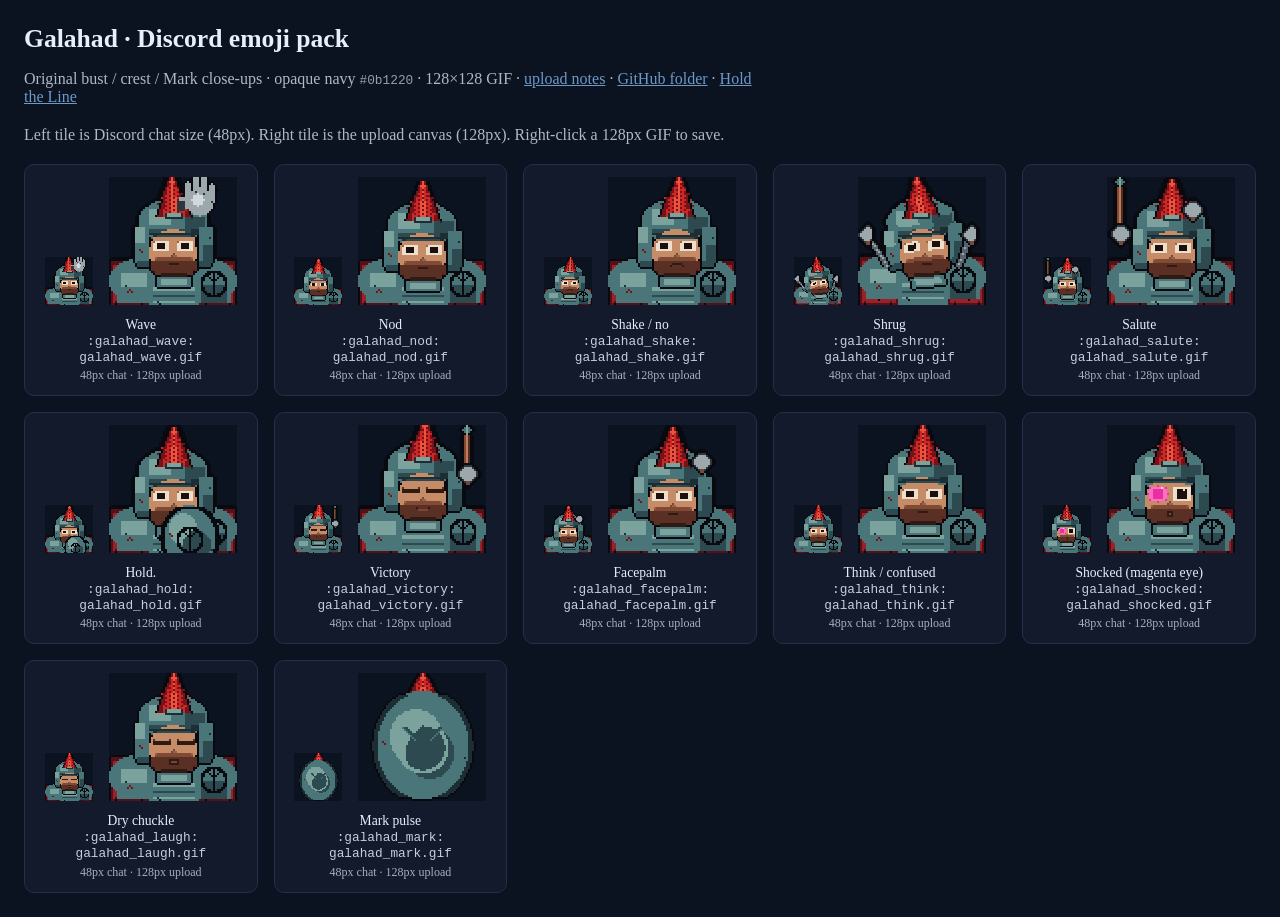
==== assets/discord-emojis/index.html @ 7b66ac88 "Add original Galahad Discord animated emoji pack. Bust/crest/Mark close-ups authored at 64x64 and ne" ====
<!DOCTYPE html>
<html lang="en">
<head>
  <meta charset="utf-8" />
  <meta name="viewport" content="width=device-width, initial-scale=1" />
  <title>Galahad Discord emojis</title>
  <style>
    :root { color-scheme: dark; }
    body {
      margin: 0;
      font-family: Georgia, "Times New Roman", serif;
      background: #0b1220;
      color: #e8eefc;
      padding: 1.5rem;
    }
    h1 { font-size: 1.6rem; margin: 0 0 0.25rem; }
    h2 { font-size: 1.15rem; margin: 1.75rem 0 0.75rem; }
    .sub { opacity: 0.75; margin-bottom: 1.25rem; max-width: 46rem; }
    .grid {
      display: grid;
      grid-template-columns: repeat(auto-fill, minmax(200px, 1fr));
      gap: 1rem;
    }
    figure {
      margin: 0;
      background: #121a2b;
      border: 1px solid #243049;
      border-radius: 10px;
      padding: 0.75rem;
      text-align: center;
    }
    .views {
      display: flex;
      align-items: flex-end;
      justify-content: center;
      gap: 1rem;
      min-height: 128px;
    }
    img { image-rendering: pixelated; image-rendering: crisp-edges; }
    .chat { width: 48px; height: 48px; }
    .full { width: 128px; height: 128px; }
    figcaption { margin-top: 0.5rem; font-size: 0.85rem; }
    .sizes { font-size: 0.75rem; opacity: 0.7; margin-top: 0.2rem; }
    a { color: #8ec7ff; }
    code { font-size: 0.8rem; opacity: 0.85; }
  </style>
</head>
<body>
  <h1>Galahad · Discord emoji pack</h1>
  <p class="sub">
    Original bust / crest / Mark close-ups · opaque navy <code>#0b1220</code> · 128×128 GIF ·
    <a href="README.md">upload notes</a> ·
    <a href="https://github.com/Animayer/Galahad/tree/main/assets/discord-emojis">GitHub folder</a> ·
    <a href="../../">Hold the Line</a>
  </p>
  <p class="sub">Left tile is Discord chat size (48px). Right tile is the upload canvas (128px). Right-click a 128px GIF to save.</p>
  <div class="grid" id="grid"></div>
  <script>
    const beats = [
      ["galahad_wave.gif", "Wave", ":galahad_wave:"],
      ["galahad_nod.gif", "Nod", ":galahad_nod:"],
      ["galahad_shake.gif", "Shake / no", ":galahad_shake:"],
      ["galahad_shrug.gif", "Shrug", ":galahad_shrug:"],
      ["galahad_salute.gif", "Salute", ":galahad_salute:"],
      ["galahad_hold.gif", "Hold.", ":galahad_hold:"],
      ["galahad_victory.gif", "Victory", ":galahad_victory:"],
      ["galahad_facepalm.gif", "Facepalm", ":galahad_facepalm:"],
      ["galahad_think.gif", "Think / confused", ":galahad_think:"],
      ["galahad_shocked.gif", "Shocked (magenta eye)", ":galahad_shocked:"],
      ["galahad_laugh.gif", "Dry chuckle", ":galahad_laugh:"],
      ["galahad_mark.gif", "Mark pulse", ":galahad_mark:"],
    ];
    const grid = document.getElementById("grid");
    for (const [file, label, shortcode] of beats) {
      const fig = document.createElement("figure");
      fig.innerHTML = `
        <div class="views">
          <a href="${file}"><img class="chat" src="${file}" alt="${label} at 48px" width="48" height="48" /></a>
          <a href="${file}"><img class="full" src="${file}" alt="${label}" width="128" height="128" /></a>
        </div>
        <figcaption>${label}<br /><code>${shortcode}</code><br /><code>${file}</code></figcaption>
        <div class="sizes">48px chat · 128px upload</div>`;
      grid.appendChild(fig);
    }
  </script>
</body>
</html>
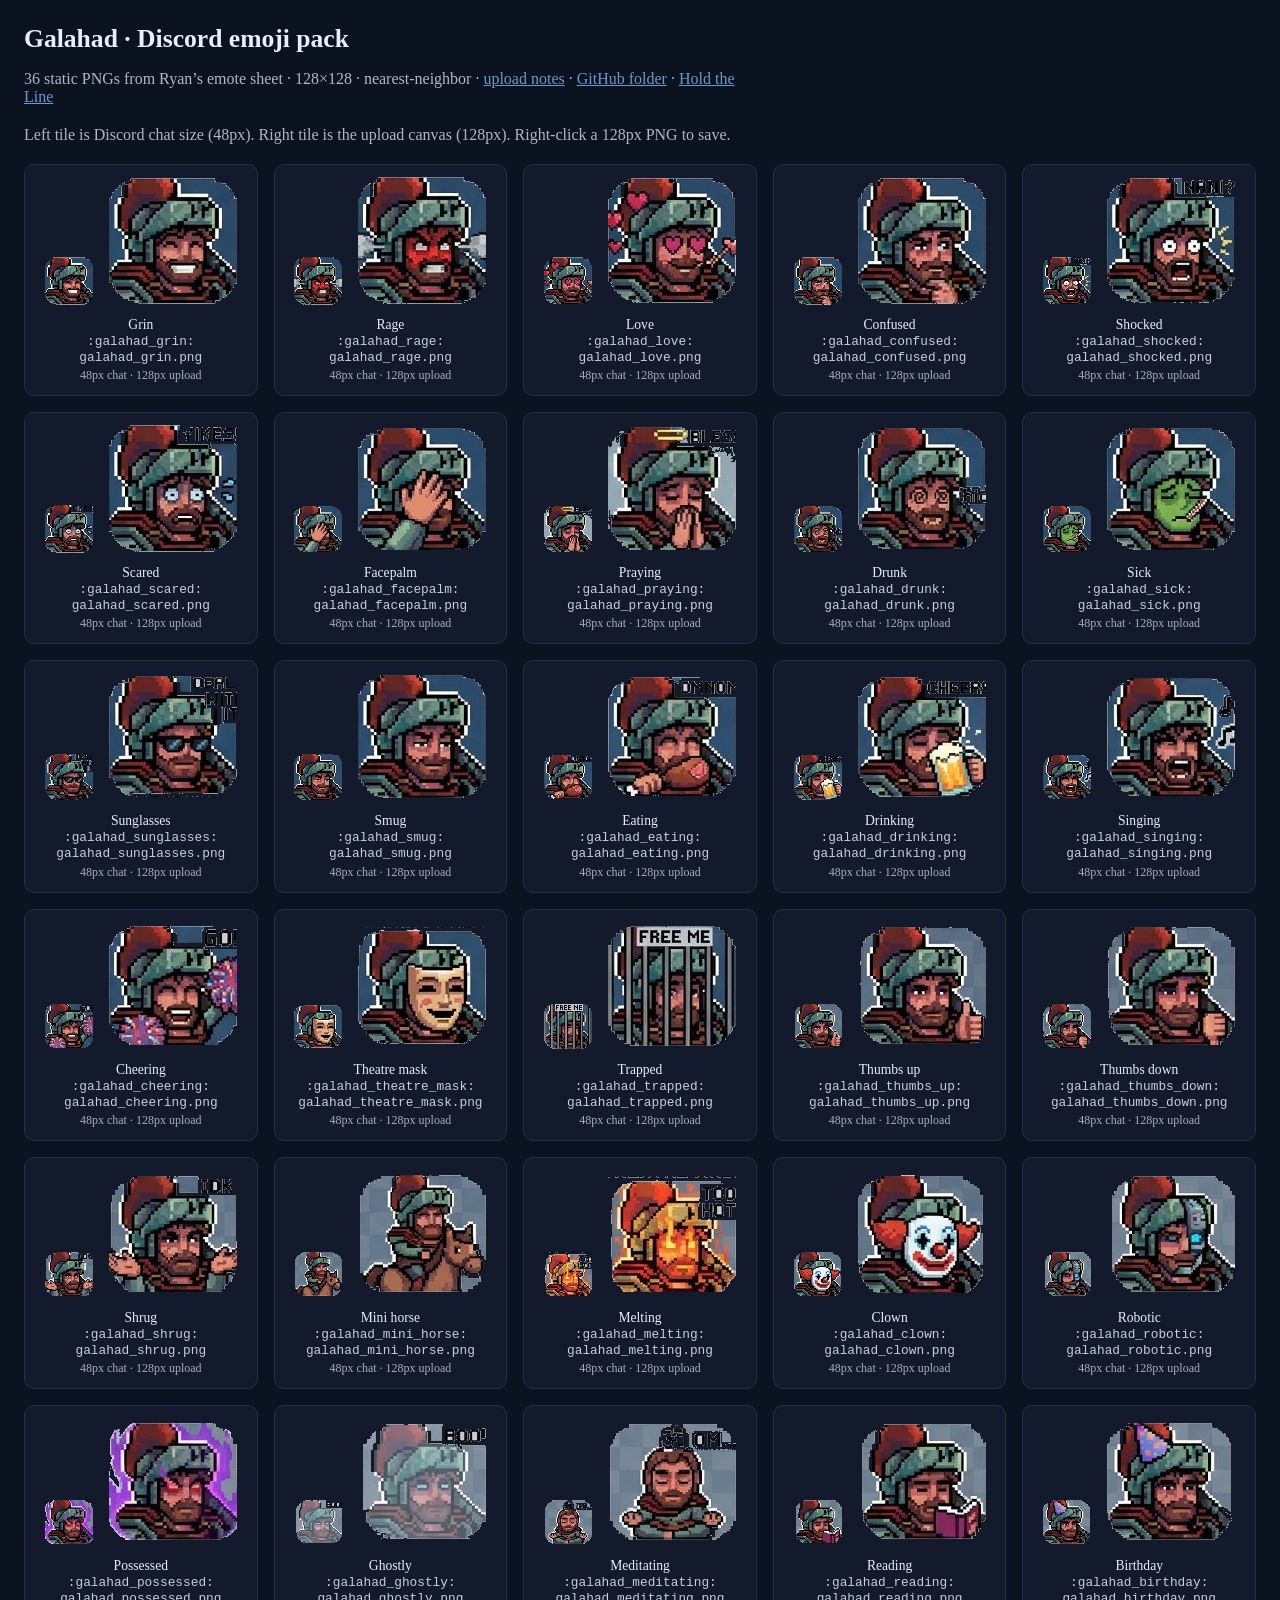
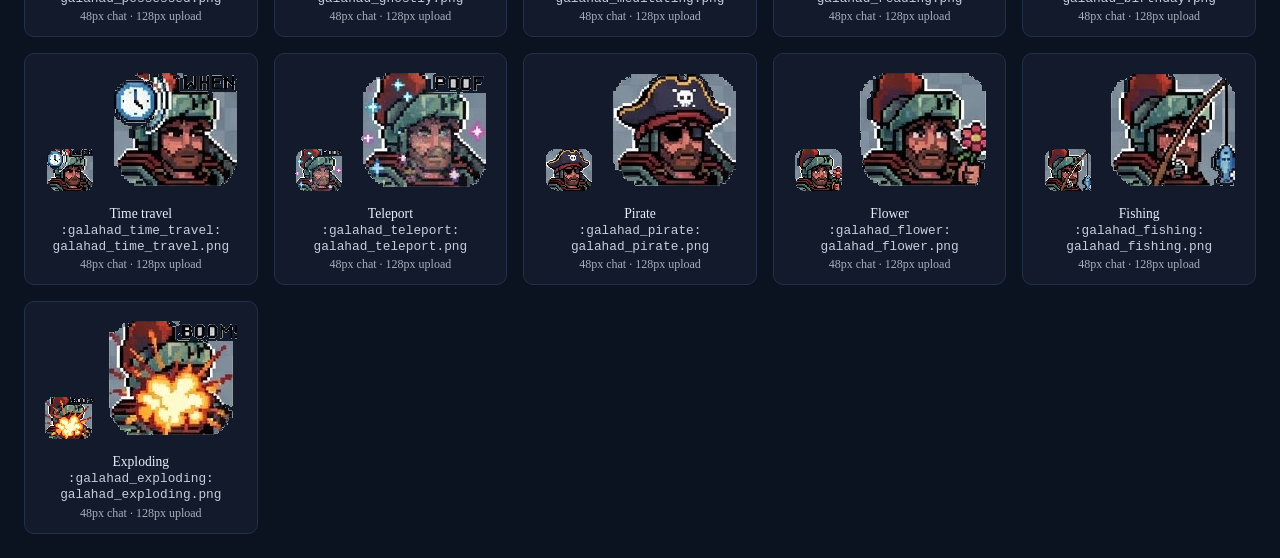
==== commit 3862da10: "Replace Discord emoji GIF pack with 36 PNGs from Ryan's sheet. Slice Ryan's 6x6 emote sheet into Dis" ====
--- a/assets/discord-emojis/index.html
+++ b/assets/discord-emojis/index.html
@@ -14,7 +14,6 @@
       padding: 1.5rem;
     }
     h1 { font-size: 1.6rem; margin: 0 0 0.25rem; }
-    h2 { font-size: 1.15rem; margin: 1.75rem 0 0.75rem; }
     .sub { opacity: 0.75; margin-bottom: 1.25rem; max-width: 46rem; }
     .grid {
       display: grid;
@@ -48,27 +47,51 @@
 <body>
   <h1>Galahad · Discord emoji pack</h1>
   <p class="sub">
-    Original bust / crest / Mark close-ups · opaque navy <code>#0b1220</code> · 128×128 GIF ·
+    36 static PNGs from Ryan’s emote sheet · 128×128 · nearest-neighbor ·
     <a href="README.md">upload notes</a> ·
     <a href="https://github.com/Animayer/Galahad/tree/main/assets/discord-emojis">GitHub folder</a> ·
     <a href="../../">Hold the Line</a>
   </p>
-  <p class="sub">Left tile is Discord chat size (48px). Right tile is the upload canvas (128px). Right-click a 128px GIF to save.</p>
+  <p class="sub">Left tile is Discord chat size (48px). Right tile is the upload canvas (128px). Right-click a 128px PNG to save.</p>
   <div class="grid" id="grid"></div>
   <script>
     const beats = [
-      ["galahad_wave.gif", "Wave", ":galahad_wave:"],
-      ["galahad_nod.gif", "Nod", ":galahad_nod:"],
-      ["galahad_shake.gif", "Shake / no", ":galahad_shake:"],
-      ["galahad_shrug.gif", "Shrug", ":galahad_shrug:"],
-      ["galahad_salute.gif", "Salute", ":galahad_salute:"],
-      ["galahad_hold.gif", "Hold.", ":galahad_hold:"],
-      ["galahad_victory.gif", "Victory", ":galahad_victory:"],
-      ["galahad_facepalm.gif", "Facepalm", ":galahad_facepalm:"],
-      ["galahad_think.gif", "Think / confused", ":galahad_think:"],
-      ["galahad_shocked.gif", "Shocked (magenta eye)", ":galahad_shocked:"],
-      ["galahad_laugh.gif", "Dry chuckle", ":galahad_laugh:"],
-      ["galahad_mark.gif", "Mark pulse", ":galahad_mark:"],
+      ["galahad_grin.png", "Grin", ":galahad_grin:"],
+      ["galahad_rage.png", "Rage", ":galahad_rage:"],
+      ["galahad_love.png", "Love", ":galahad_love:"],
+      ["galahad_confused.png", "Confused", ":galahad_confused:"],
+      ["galahad_shocked.png", "Shocked", ":galahad_shocked:"],
+      ["galahad_scared.png", "Scared", ":galahad_scared:"],
+      ["galahad_facepalm.png", "Facepalm", ":galahad_facepalm:"],
+      ["galahad_praying.png", "Praying", ":galahad_praying:"],
+      ["galahad_drunk.png", "Drunk", ":galahad_drunk:"],
+      ["galahad_sick.png", "Sick", ":galahad_sick:"],
+      ["galahad_sunglasses.png", "Sunglasses", ":galahad_sunglasses:"],
+      ["galahad_smug.png", "Smug", ":galahad_smug:"],
+      ["galahad_eating.png", "Eating", ":galahad_eating:"],
+      ["galahad_drinking.png", "Drinking", ":galahad_drinking:"],
+      ["galahad_singing.png", "Singing", ":galahad_singing:"],
+      ["galahad_cheering.png", "Cheering", ":galahad_cheering:"],
+      ["galahad_theatre_mask.png", "Theatre mask", ":galahad_theatre_mask:"],
+      ["galahad_trapped.png", "Trapped", ":galahad_trapped:"],
+      ["galahad_thumbs_up.png", "Thumbs up", ":galahad_thumbs_up:"],
+      ["galahad_thumbs_down.png", "Thumbs down", ":galahad_thumbs_down:"],
+      ["galahad_shrug.png", "Shrug", ":galahad_shrug:"],
+      ["galahad_mini_horse.png", "Mini horse", ":galahad_mini_horse:"],
+      ["galahad_melting.png", "Melting", ":galahad_melting:"],
+      ["galahad_clown.png", "Clown", ":galahad_clown:"],
+      ["galahad_robotic.png", "Robotic", ":galahad_robotic:"],
+      ["galahad_possessed.png", "Possessed", ":galahad_possessed:"],
+      ["galahad_ghostly.png", "Ghostly", ":galahad_ghostly:"],
+      ["galahad_meditating.png", "Meditating", ":galahad_meditating:"],
+      ["galahad_reading.png", "Reading", ":galahad_reading:"],
+      ["galahad_birthday.png", "Birthday", ":galahad_birthday:"],
+      ["galahad_time_travel.png", "Time travel", ":galahad_time_travel:"],
+      ["galahad_teleport.png", "Teleport", ":galahad_teleport:"],
+      ["galahad_pirate.png", "Pirate", ":galahad_pirate:"],
+      ["galahad_flower.png", "Flower", ":galahad_flower:"],
+      ["galahad_fishing.png", "Fishing", ":galahad_fishing:"],
+      ["galahad_exploding.png", "Exploding", ":galahad_exploding:"],
     ];
     const grid = document.getElementById("grid");
     for (const [file, label, shortcode] of beats) {
